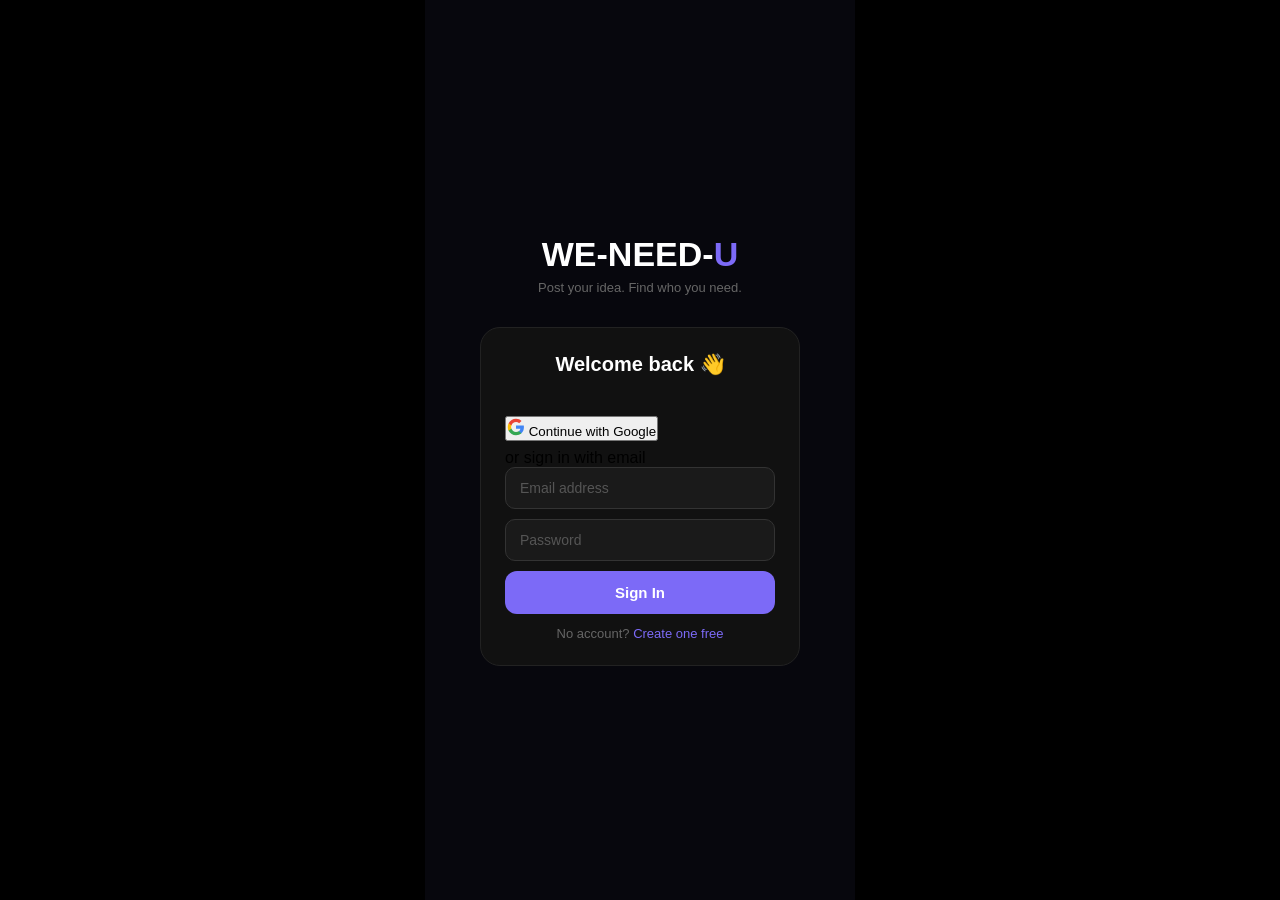
==== index.html @ 1cf6d5e6 "Add files via upload" ====
<!DOCTYPE html>
<html lang="en">
<head>
<meta charset="UTF-8"/>
<meta name="viewport" content="width=device-width, initial-scale=1.0"/>
<meta http-equiv="refresh" content="0; url=app.html"/>
<title>WE-NEED-U</title>
<style>
* { margin: 0; padding: 0; }
body { background: #07070d; display: flex; align-items: center; justify-content: center; height: 100vh; }
h1 { font-family: -apple-system, sans-serif; color: #7c6af7; font-size: 24px; }
</style>
</head>
<body>
<h1>WE-NEED-U</h1>
<script>window.location.href = 'app.html';</script>
</body>
</html>
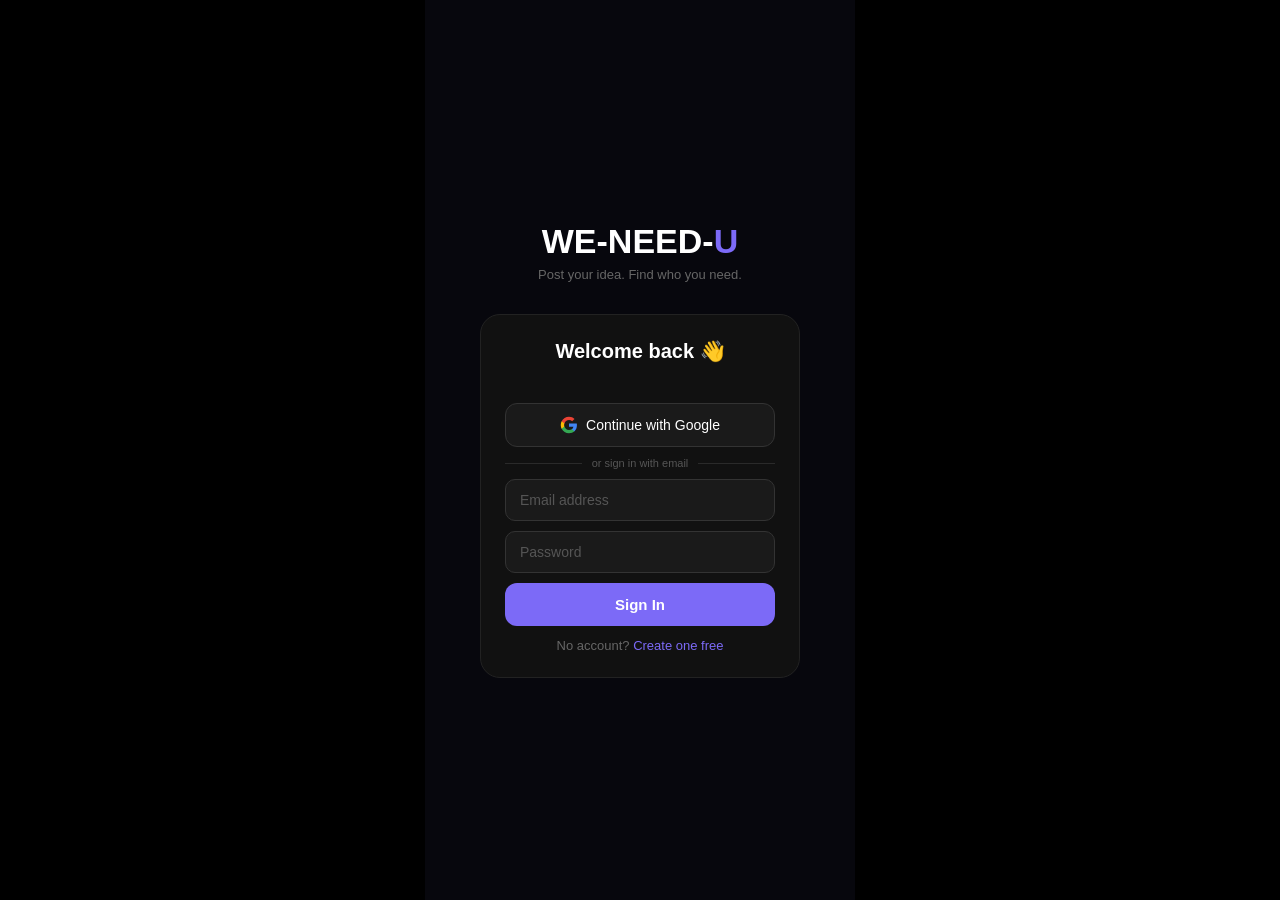
==== commit 9ebb64c6: "Add files via upload" ====
--- a/index.html
+++ b/index.html
@@ -2,17 +2,60 @@
 <html lang="en">
 <head>
 <meta charset="UTF-8"/>
-<meta name="viewport" content="width=device-width, initial-scale=1.0"/>
-<meta http-equiv="refresh" content="0; url=app.html"/>
+<meta name="viewport" content="width=device-width,initial-scale=1.0,maximum-scale=1.0,user-scalable=no"/>
 <title>WE-NEED-U</title>
+
+<!-- PWA tags on index so iOS sees them immediately -->
+<meta name="apple-mobile-web-app-capable" content="yes"/>
+<meta name="apple-mobile-web-app-status-bar-style" content="black-translucent"/>
+<meta name="apple-mobile-web-app-title" content="WE-NEED-U"/>
+<meta name="mobile-web-app-capable" content="yes"/>
+<meta name="theme-color" content="#07070d"/>
+<link rel="apple-touch-icon" sizes="180x180" href="./icon.png"/>
+<link rel="manifest" href="./manifest.json"/>
+
 <style>
-* { margin: 0; padding: 0; }
-body { background: #07070d; display: flex; align-items: center; justify-content: center; height: 100vh; }
-h1 { font-family: -apple-system, sans-serif; color: #7c6af7; font-size: 24px; }
+*{margin:0;padding:0;}
+body{background:#07070d;display:flex;align-items:center;justify-content:center;height:100vh;font-family:-apple-system,sans-serif;flex-direction:column;gap:12px;}
+.logo{font-size:28px;font-weight:900;color:#fff;}
+.logo b{color:#7c6af7;}
+.sub{font-size:12px;color:#555;}
 </style>
 </head>
 <body>
-<h1>WE-NEED-U</h1>
-<script>window.location.href = 'app.html';</script>
+<div class="logo">WE-NEED-<b>U</b></div>
+<div class="sub">Loading...</div>
+<script>
+// Register SW first, THEN redirect — gives iOS time to see the SW
+function goToApp(){
+  window.location.replace('./app.html');
+}
+if('serviceWorker' in navigator){
+  navigator.serviceWorker.register('./sw.js',{scope:'./'})
+    .then(function(reg){
+      // Wait for SW to be active then redirect
+      if(reg.active){
+        goToApp();
+      } else {
+        var sw=reg.installing||reg.waiting;
+        if(sw){
+          sw.addEventListener('statechange',function(){
+            if(sw.state==='activated')goToApp();
+          });
+          // Fallback — redirect after 2 seconds no matter what
+          setTimeout(goToApp,2000);
+        } else {
+          goToApp();
+        }
+      }
+    })
+    .catch(function(){
+      // SW failed — just redirect anyway
+      goToApp();
+    });
+} else {
+  goToApp();
+}
+</script>
 </body>
 </html>
